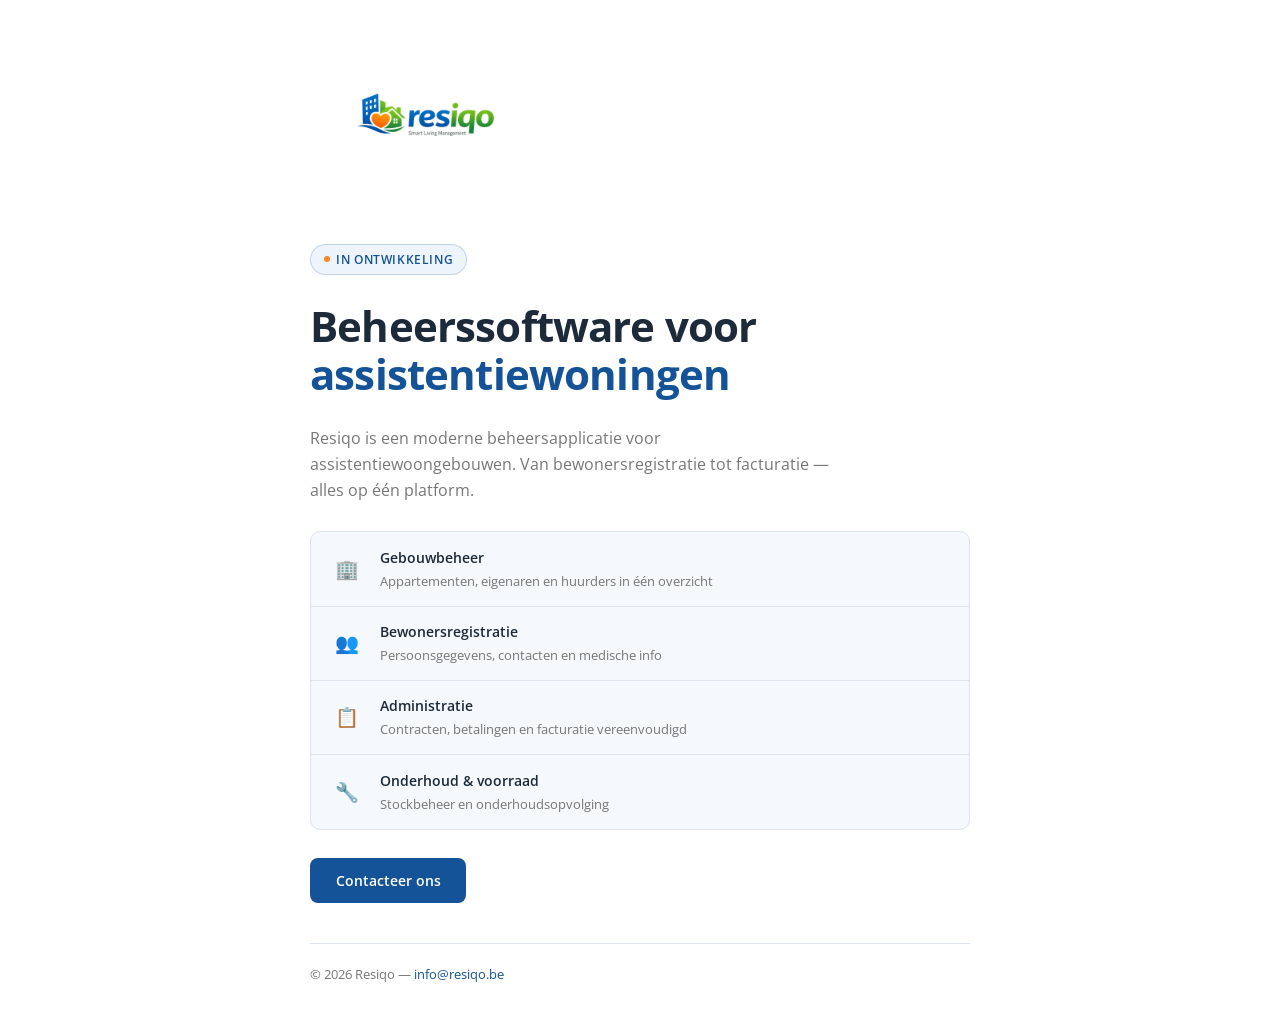
==== public/index.html @ cc85e297 "fix: move assets to public/ to avoid uploading node_modules" ====
<!DOCTYPE html>
<html lang="nl">
<head>
  <meta charset="UTF-8" />
  <meta name="viewport" content="width=device-width, initial-scale=1.0" />
  <meta name="description" content="Resiqo — Smart Living Management. Beheerssoftware voor assistentiewoningen. Binnenkort beschikbaar." />
  <title>Resiqo — Smart Living Management</title>
  <link rel="preconnect" href="https://fonts.googleapis.com" />
  <link rel="preconnect" href="https://fonts.gstatic.com" crossorigin />
  <link href="https://fonts.googleapis.com/css2?family=Open+Sans:wght@300;400;600;700&display=swap" rel="stylesheet" />
  <link rel="stylesheet" href="style.css" />
</head>
<body>
  <div class="container">
    <header>
      <img src="logo.png" alt="Resiqo" class="logo" width="300" height="205" />
    </header>

    <main>
      <div class="badge">In ontwikkeling</div>
      <h1>Beheerssoftware voor<br /><span class="accent">assistentiewoningen</span></h1>
      <p class="subtitle">
        Resiqo is een moderne beheersapplicatie voor assistentiewoongebouwen.
        Van bewonersregistratie tot facturatie — alles op één platform.
      </p>

      <div class="features">
        <div class="feature">
          <div class="feature-icon">🏢</div>
          <div class="feature-text">
            <strong>Gebouwbeheer</strong>
            <span>Appartementen, eigenaren en huurders in één overzicht</span>
          </div>
        </div>
        <div class="feature">
          <div class="feature-icon">👥</div>
          <div class="feature-text">
            <strong>Bewonersregistratie</strong>
            <span>Persoonsgegevens, contacten en medische info</span>
          </div>
        </div>
        <div class="feature">
          <div class="feature-icon">📋</div>
          <div class="feature-text">
            <strong>Administratie</strong>
            <span>Contracten, betalingen en facturatie vereenvoudigd</span>
          </div>
        </div>
        <div class="feature">
          <div class="feature-icon">🔧</div>
          <div class="feature-text">
            <strong>Onderhoud &amp; voorraad</strong>
            <span>Stockbeheer en onderhoudsopvolging</span>
          </div>
        </div>
      </div>

      <div class="cta">
        <a href="mailto:info@resiqo.be" class="btn">Contacteer ons</a>
      </div>
    </main>

    <footer>
      <p>&copy; 2026 Resiqo &mdash; <a href="mailto:info@resiqo.be">info@resiqo.be</a></p>
    </footer>
  </div>
</body>
</html>
---- public/style.css ----
*, *::before, *::after {
  box-sizing: border-box;
  margin: 0;
  padding: 0;
}

:root {
  --blue:        #145397;
  --blue-light:  #1a6bbf;
  --blue-bg:     #eef4fb;
  --green:       #58854C;
  --orange:      #F8862A;
  --gray:        #777777;
  --text:        #1c2a3a;
  --border:      #dde4ed;
  --surface:     #f5f8fc;
  --font:        'Open Sans', system-ui, sans-serif;
  --radius:      10px;
}

body {
  font-family: var(--font);
  background: #ffffff;
  color: var(--text);
  min-height: 100dvh;
  display: flex;
  align-items: center;
  justify-content: center;
  padding: 2.5rem 1.25rem;
  line-height: 1.6;
}

.container {
  max-width: 660px;
  width: 100%;
  display: flex;
  flex-direction: column;
  gap: 2.5rem;
}

/* ── Header / Logo ────────────────────────────────────────────────────────── */

header {
  display: flex;
  align-items: center;
}

.logo {
  height: auto;
  max-width: 240px;
  /* white background on PNG blends with page */
}

/* ── Main ─────────────────────────────────────────────────────────────────── */

main {
  display: flex;
  flex-direction: column;
  gap: 1.75rem;
}

/* ── Badge ────────────────────────────────────────────────────────────────── */

.badge {
  display: inline-flex;
  align-items: center;
  gap: 0.4rem;
  background: var(--blue-bg);
  border: 1px solid rgba(20, 83, 151, 0.2);
  color: var(--blue);
  font-size: 0.75rem;
  font-weight: 600;
  padding: 0.3rem 0.8rem;
  border-radius: 999px;
  width: fit-content;
  letter-spacing: 0.05em;
  text-transform: uppercase;
}

.badge::before {
  content: '';
  width: 6px;
  height: 6px;
  border-radius: 50%;
  background: var(--orange);
  animation: pulse 2s ease-in-out infinite;
}

@keyframes pulse {
  0%, 100% { opacity: 1; transform: scale(1); }
  50%       { opacity: 0.4; transform: scale(0.8); }
}

/* ── Heading ──────────────────────────────────────────────────────────────── */

h1 {
  font-size: clamp(1.9rem, 5vw, 2.6rem);
  font-weight: 700;
  line-height: 1.15;
  letter-spacing: -0.02em;
  color: var(--text);
}

.accent {
  color: var(--blue);
}

/* ── Subtitle ─────────────────────────────────────────────────────────────── */

.subtitle {
  color: var(--gray);
  font-size: 1rem;
  max-width: 520px;
}

/* ── Features ─────────────────────────────────────────────────────────────── */

.features {
  display: flex;
  flex-direction: column;
  border: 1px solid var(--border);
  border-radius: var(--radius);
  overflow: hidden;
  background: var(--surface);
}

.feature {
  display: flex;
  align-items: center;
  gap: 1rem;
  padding: 0.9rem 1.2rem;
  border-bottom: 1px solid var(--border);
}

.feature:last-child {
  border-bottom: none;
}

.feature-icon {
  font-size: 1.2rem;
  flex-shrink: 0;
  width: 34px;
  text-align: center;
}

.feature-text {
  display: flex;
  flex-direction: column;
  gap: 0.1rem;
}

.feature-text strong {
  font-size: 0.88rem;
  font-weight: 600;
  color: var(--text);
}

.feature-text span {
  font-size: 0.8rem;
  color: var(--gray);
}

/* ── CTA ──────────────────────────────────────────────────────────────────── */

.cta {
  display: flex;
}

.btn {
  display: inline-flex;
  align-items: center;
  background: var(--blue);
  color: #fff;
  text-decoration: none;
  font-family: var(--font);
  font-size: 0.9rem;
  font-weight: 600;
  padding: 0.7rem 1.6rem;
  border-radius: 8px;
  transition: background 0.15s;
}

.btn:hover {
  background: var(--blue-light);
}

/* ── Footer ───────────────────────────────────────────────────────────────── */

footer {
  color: var(--gray);
  font-size: 0.8rem;
  border-top: 1px solid var(--border);
  padding-top: 1.25rem;
}

footer a {
  color: var(--blue);
  text-decoration: none;
}

footer a:hover {
  text-decoration: underline;
}
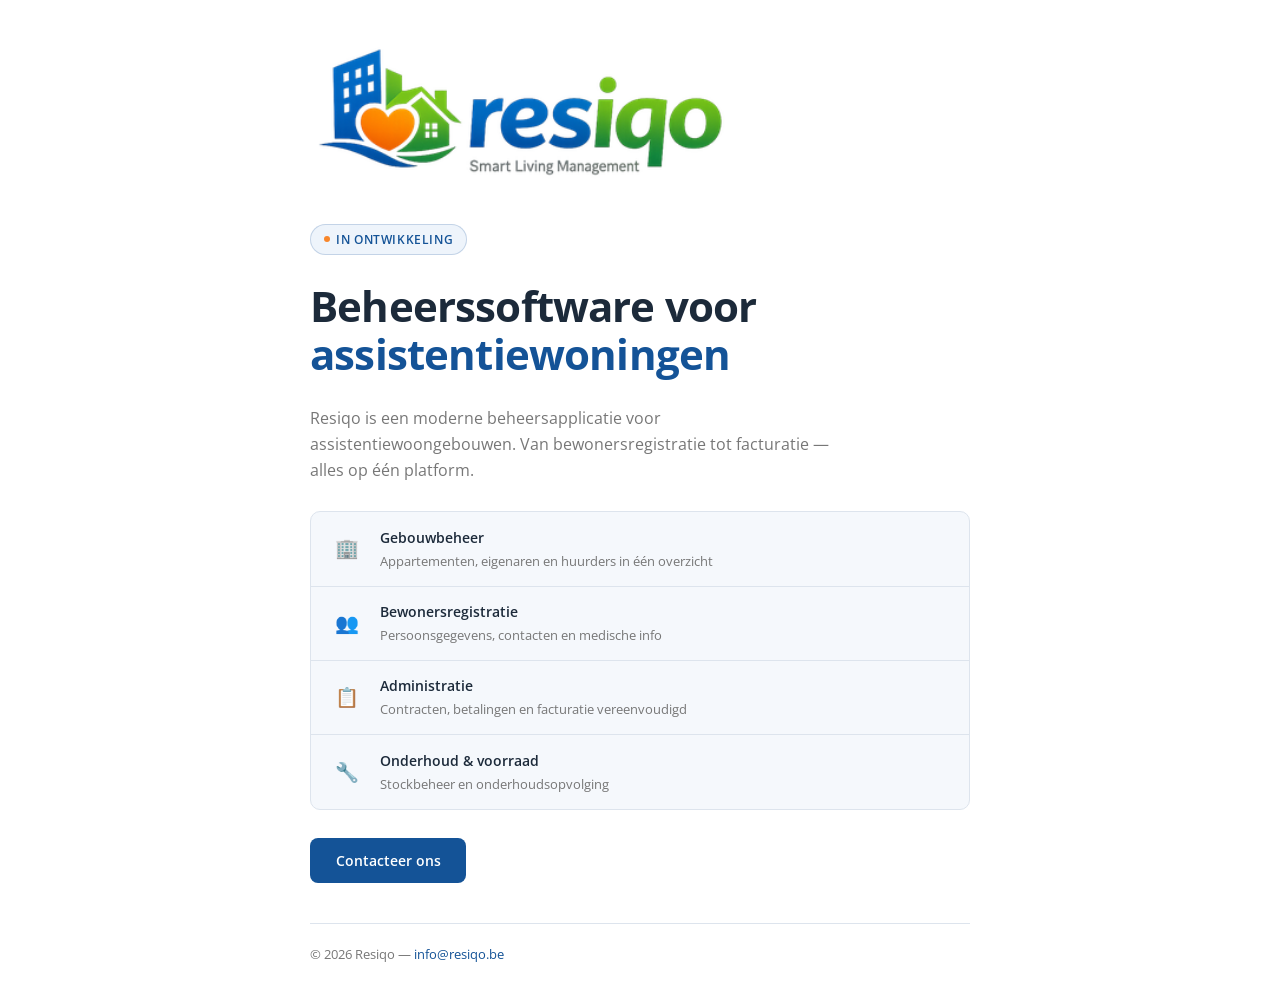
==== commit 04cce9c2: "fix: crop logo whitespace, update intrinsic dimensions" ====
--- a/public/index.html
+++ b/public/index.html
@@ -13,7 +13,7 @@
 <body>
   <div class="container">
     <header>
-      <img src="logo.png" alt="Resiqo" class="logo" width="300" height="205" />
+      <img src="logo.png" alt="Resiqo" class="logo" width="356" height="122" />
     </header>
 
     <main>
--- a/public/style.css
+++ b/public/style.css
@@ -47,8 +47,8 @@
 
 .logo {
   height: auto;
-  max-width: 240px;
-  /* white background on PNG blends with page */
+  width: 100%;
+  max-width: 420px;
 }
 
 /* ── Main ─────────────────────────────────────────────────────────────────── */
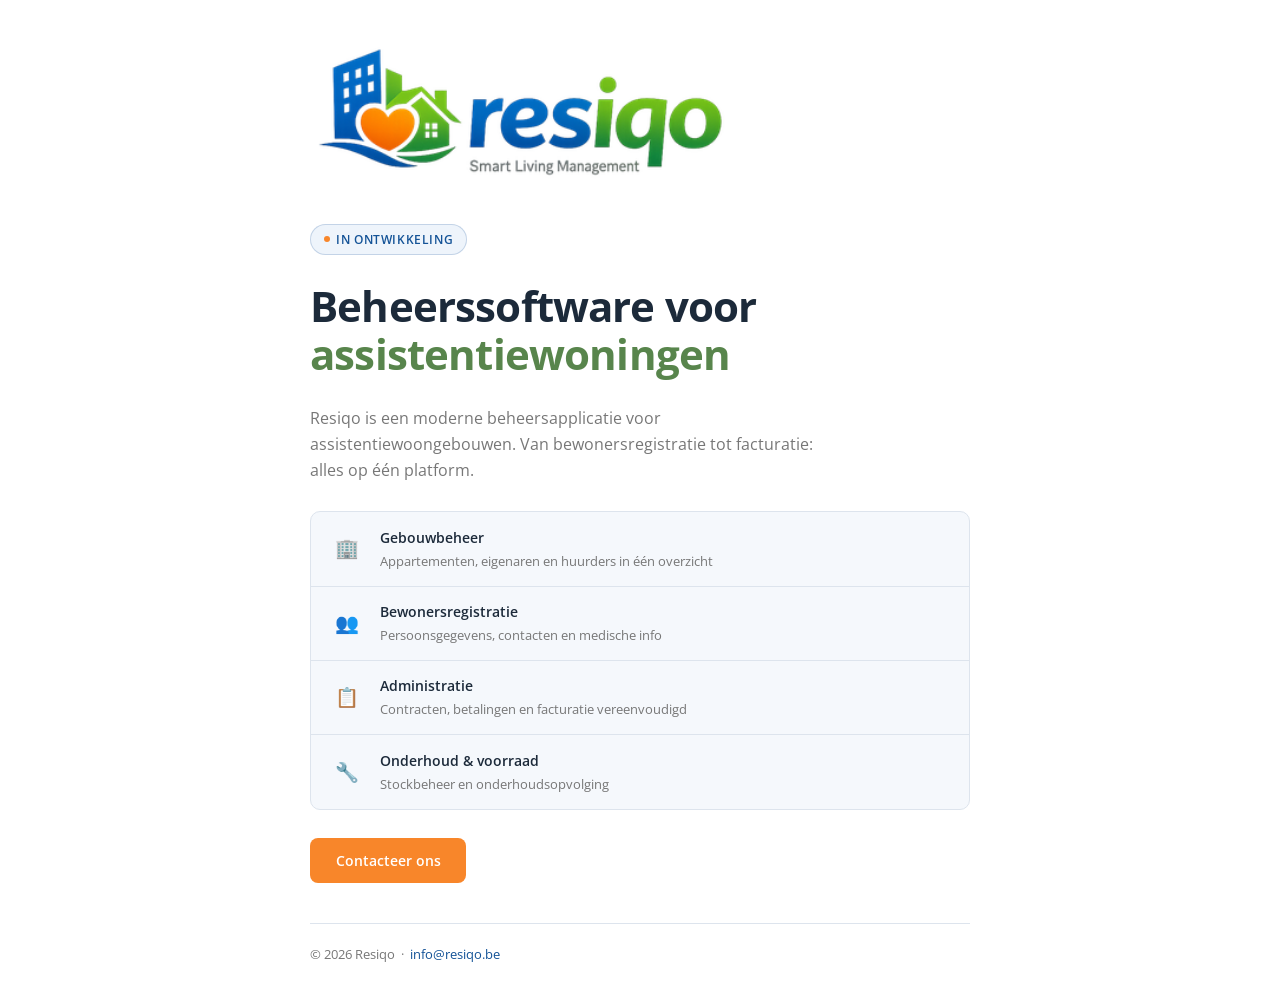
==== commit 2cdbb0c2: "Remove em dashes and extend orange/green in color palette Replace all em dashes with colons or middl" ====
--- a/public/index.html
+++ b/public/index.html
@@ -3,8 +3,8 @@
 <head>
   <meta charset="UTF-8" />
   <meta name="viewport" content="width=device-width, initial-scale=1.0" />
-  <meta name="description" content="Resiqo — Smart Living Management. Beheerssoftware voor assistentiewoningen. Binnenkort beschikbaar." />
-  <title>Resiqo — Smart Living Management</title>
+  <meta name="description" content="Resiqo: Smart Living Management. Beheerssoftware voor assistentiewoningen. Binnenkort beschikbaar." />
+  <title>Resiqo: Smart Living Management</title>
   <link rel="preconnect" href="https://fonts.googleapis.com" />
   <link rel="preconnect" href="https://fonts.gstatic.com" crossorigin />
   <link href="https://fonts.googleapis.com/css2?family=Open+Sans:wght@300;400;600;700&display=swap" rel="stylesheet" />
@@ -21,7 +21,7 @@
       <h1>Beheerssoftware voor<br /><span class="accent">assistentiewoningen</span></h1>
       <p class="subtitle">
         Resiqo is een moderne beheersapplicatie voor assistentiewoongebouwen.
-        Van bewonersregistratie tot facturatie — alles op één platform.
+        Van bewonersregistratie tot facturatie: alles op één platform.
       </p>
 
       <div class="features">
@@ -61,7 +61,7 @@
     </main>
 
     <footer>
-      <p>&copy; 2026 Resiqo &mdash; <a href="mailto:info@resiqo.be">info@resiqo.be</a></p>
+      <p>&copy; 2026 Resiqo &nbsp;&middot;&nbsp; <a href="mailto:info@resiqo.be">info@resiqo.be</a></p>
     </footer>
   </div>
 </body>
--- a/public/style.css
+++ b/public/style.css
@@ -9,7 +9,9 @@
   --blue-light:  #1a6bbf;
   --blue-bg:     #eef4fb;
   --green:       #58854C;
+  --green-light: #6fa060;
   --orange:      #F8862A;
+  --orange-dark: #d9721f;
   --gray:        #777777;
   --text:        #1c2a3a;
   --border:      #dde4ed;
@@ -102,7 +104,7 @@
 }
 
 .accent {
-  color: var(--blue);
+  color: var(--green);
 }
 
 /* ── Subtitle ─────────────────────────────────────────────────────────────── */
@@ -169,7 +171,7 @@
 .btn {
   display: inline-flex;
   align-items: center;
-  background: var(--blue);
+  background: var(--orange);
   color: #fff;
   text-decoration: none;
   font-family: var(--font);
@@ -181,7 +183,7 @@
 }
 
 .btn:hover {
-  background: var(--blue-light);
+  background: var(--orange-dark);
 }
 
 /* ── Footer ───────────────────────────────────────────────────────────────── */
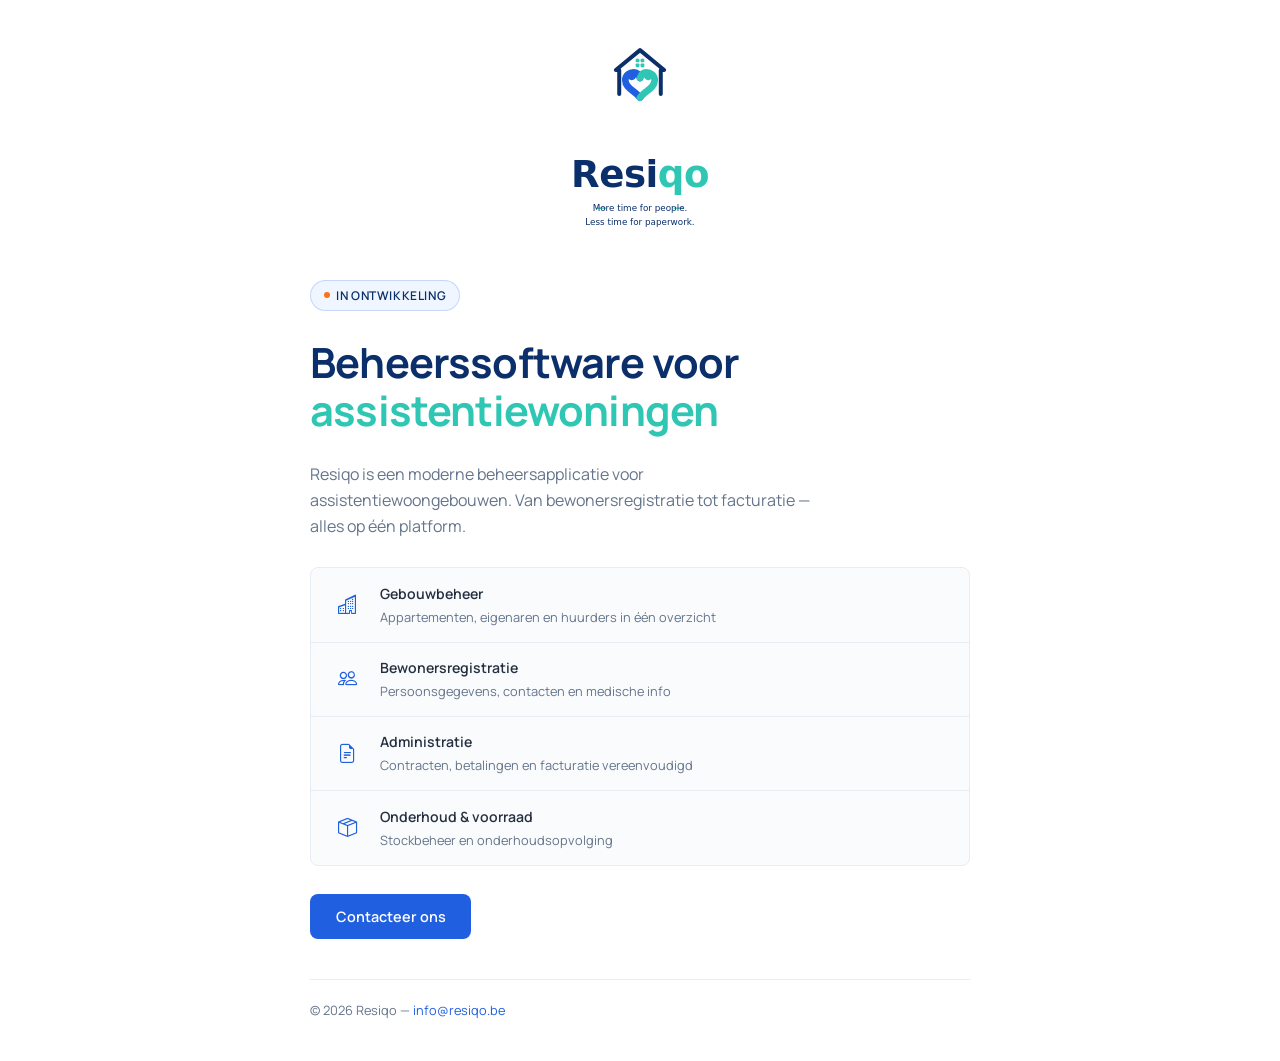
==== commit fed9bc96: "feat: apply Resiqo design system to landing page - Replace Open Sans with Manrope (brand typeface, 4" ====
--- a/public/index.html
+++ b/public/index.html
@@ -3,17 +3,18 @@
 <head>
   <meta charset="UTF-8" />
   <meta name="viewport" content="width=device-width, initial-scale=1.0" />
-  <meta name="description" content="Resiqo: Smart Living Management. Beheerssoftware voor assistentiewoningen. Binnenkort beschikbaar." />
-  <title>Resiqo: Smart Living Management</title>
+  <meta name="description" content="Resiqo — Smart Living Management. Beheerssoftware voor assistentiewoningen. Binnenkort beschikbaar." />
+  <title>Resiqo — Smart Living Management</title>
   <link rel="preconnect" href="https://fonts.googleapis.com" />
   <link rel="preconnect" href="https://fonts.gstatic.com" crossorigin />
-  <link href="https://fonts.googleapis.com/css2?family=Open+Sans:wght@300;400;600;700&display=swap" rel="stylesheet" />
+  <link href="https://fonts.googleapis.com/css2?family=Manrope:wght@400;500;600;700&display=swap" rel="stylesheet" />
+  <link rel="stylesheet" href="https://cdn.jsdelivr.net/npm/bootstrap-icons@1.11.3/font/bootstrap-icons.min.css" />
   <link rel="stylesheet" href="style.css" />
 </head>
 <body>
   <div class="container">
     <header>
-      <img src="logo.png" alt="Resiqo" class="logo" width="356" height="122" />
+      <img src="logo-full.svg" alt="Resiqo" class="logo" width="360" height="408" />
     </header>
 
     <main>
@@ -21,33 +22,33 @@
       <h1>Beheerssoftware voor<br /><span class="accent">assistentiewoningen</span></h1>
       <p class="subtitle">
         Resiqo is een moderne beheersapplicatie voor assistentiewoongebouwen.
-        Van bewonersregistratie tot facturatie: alles op één platform.
+        Van bewonersregistratie tot facturatie — alles op één platform.
       </p>
 
       <div class="features">
         <div class="feature">
-          <div class="feature-icon">🏢</div>
+          <div class="feature-icon"><i class="bi bi-buildings"></i></div>
           <div class="feature-text">
             <strong>Gebouwbeheer</strong>
             <span>Appartementen, eigenaren en huurders in één overzicht</span>
           </div>
         </div>
         <div class="feature">
-          <div class="feature-icon">👥</div>
+          <div class="feature-icon"><i class="bi bi-people"></i></div>
           <div class="feature-text">
             <strong>Bewonersregistratie</strong>
             <span>Persoonsgegevens, contacten en medische info</span>
           </div>
         </div>
         <div class="feature">
-          <div class="feature-icon">📋</div>
+          <div class="feature-icon"><i class="bi bi-file-earmark-text"></i></div>
           <div class="feature-text">
             <strong>Administratie</strong>
             <span>Contracten, betalingen en facturatie vereenvoudigd</span>
           </div>
         </div>
         <div class="feature">
-          <div class="feature-icon">🔧</div>
+          <div class="feature-icon"><i class="bi bi-box-seam"></i></div>
           <div class="feature-text">
             <strong>Onderhoud &amp; voorraad</strong>
             <span>Stockbeheer en onderhoudsopvolging</span>
@@ -61,7 +62,7 @@
     </main>
 
     <footer>
-      <p>&copy; 2026 Resiqo &nbsp;&middot;&nbsp; <a href="mailto:info@resiqo.be">info@resiqo.be</a></p>
+      <p>&copy; 2026 Resiqo &mdash; <a href="mailto:info@resiqo.be">info@resiqo.be</a></p>
     </footer>
   </div>
 </body>
--- a/public/style.css
+++ b/public/style.css
@@ -5,25 +5,27 @@
 }
 
 :root {
-  --blue:        #145397;
-  --blue-light:  #1a6bbf;
-  --blue-bg:     #eef4fb;
-  --green:       #58854C;
-  --green-light: #6fa060;
-  --orange:      #F8862A;
-  --orange-dark: #d9721f;
-  --gray:        #777777;
-  --text:        #1c2a3a;
-  --border:      #dde4ed;
-  --surface:     #f5f8fc;
-  --font:        'Open Sans', system-ui, sans-serif;
-  --radius:      10px;
+  --brand-navy:        #0b2f6b;
+  --brand-blue:        #1f5fe0;
+  --brand-teal:        #2fc6b3;
+  --color-primary:     #1f5fe0;
+  --color-primary-dark: #184fc7;
+  --color-warning:     #f97316;
+  --color-slate:       #243040;
+  --color-slate-light: #64748b;
+  --color-border:      #e8edf3;
+  --color-border-hover: #cbd5e1;
+  --color-surface:     #fafbfc;
+  --color-tint-primary-bg: #eff6ff;
+  --font: 'Manrope', -apple-system, BlinkMacSystemFont, 'Segoe UI', Roboto, 'Helvetica Neue', Arial, sans-serif;
+  --radius: 0.5rem;
+  --transition-fast: 150ms ease-in-out;
 }
 
 body {
   font-family: var(--font);
   background: #ffffff;
-  color: var(--text);
+  color: var(--color-slate);
   min-height: 100dvh;
   display: flex;
   align-items: center;
@@ -45,12 +47,13 @@
 header {
   display: flex;
   align-items: center;
+  justify-content: center;
 }
 
 .logo {
-  height: auto;
-  width: 100%;
-  max-width: 420px;
+  max-height: 200px;
+  width: auto;
+  max-width: 100%;
 }
 
 /* ── Main ─────────────────────────────────────────────────────────────────── */
@@ -67,13 +70,13 @@
   display: inline-flex;
   align-items: center;
   gap: 0.4rem;
-  background: var(--blue-bg);
-  border: 1px solid rgba(20, 83, 151, 0.2);
-  color: var(--blue);
+  background: var(--color-tint-primary-bg);
+  border: 1px solid rgba(31, 95, 224, 0.2);
+  color: var(--brand-navy);
   font-size: 0.75rem;
   font-weight: 600;
   padding: 0.3rem 0.8rem;
-  border-radius: 999px;
+  border-radius: 9999px;
   width: fit-content;
   letter-spacing: 0.05em;
   text-transform: uppercase;
@@ -84,13 +87,17 @@
   width: 6px;
   height: 6px;
   border-radius: 50%;
-  background: var(--orange);
+  background: var(--color-warning);
   animation: pulse 2s ease-in-out infinite;
 }
 
 @keyframes pulse {
   0%, 100% { opacity: 1; transform: scale(1); }
   50%       { opacity: 0.4; transform: scale(0.8); }
+}
+
+@media (prefers-reduced-motion: reduce) {
+  .badge::before { animation-duration: 0.01ms; }
 }
 
 /* ── Heading ──────────────────────────────────────────────────────────────── */
@@ -100,17 +107,17 @@
   font-weight: 700;
   line-height: 1.15;
   letter-spacing: -0.02em;
-  color: var(--text);
+  color: var(--brand-navy);
 }
 
 .accent {
-  color: var(--green);
+  color: var(--brand-teal);
 }
 
 /* ── Subtitle ─────────────────────────────────────────────────────────────── */
 
 .subtitle {
-  color: var(--gray);
+  color: var(--color-slate-light);
   font-size: 1rem;
   max-width: 520px;
 }
@@ -120,10 +127,10 @@
 .features {
   display: flex;
   flex-direction: column;
-  border: 1px solid var(--border);
+  border: 1px solid var(--color-border);
   border-radius: var(--radius);
   overflow: hidden;
-  background: var(--surface);
+  background: var(--color-surface);
 }
 
 .feature {
@@ -131,7 +138,7 @@
   align-items: center;
   gap: 1rem;
   padding: 0.9rem 1.2rem;
-  border-bottom: 1px solid var(--border);
+  border-bottom: 1px solid var(--color-border);
 }
 
 .feature:last-child {
@@ -142,7 +149,10 @@
   font-size: 1.2rem;
   flex-shrink: 0;
   width: 34px;
-  text-align: center;
+  display: flex;
+  align-items: center;
+  justify-content: center;
+  color: var(--color-primary);
 }
 
 .feature-text {
@@ -154,12 +164,12 @@
 .feature-text strong {
   font-size: 0.88rem;
   font-weight: 600;
-  color: var(--text);
+  color: var(--color-slate);
 }
 
 .feature-text span {
   font-size: 0.8rem;
-  color: var(--gray);
+  color: var(--color-slate-light);
 }
 
 /* ── CTA ──────────────────────────────────────────────────────────────────── */
@@ -171,32 +181,34 @@
 .btn {
   display: inline-flex;
   align-items: center;
-  background: var(--orange);
+  background: var(--color-primary);
   color: #fff;
   text-decoration: none;
   font-family: var(--font);
   font-size: 0.9rem;
   font-weight: 600;
   padding: 0.7rem 1.6rem;
-  border-radius: 8px;
-  transition: background 0.15s;
+  min-height: 44px;
+  border-radius: var(--radius);
+  transition: background var(--transition-fast), box-shadow var(--transition-fast);
 }
 
 .btn:hover {
-  background: var(--orange-dark);
+  background: var(--color-primary-dark);
+  box-shadow: 0 4px 6px rgba(31, 95, 224, 0.2);
 }
 
 /* ── Footer ───────────────────────────────────────────────────────────────── */
 
 footer {
-  color: var(--gray);
+  color: var(--color-slate-light);
   font-size: 0.8rem;
-  border-top: 1px solid var(--border);
+  border-top: 1px solid var(--color-border);
   padding-top: 1.25rem;
 }
 
 footer a {
-  color: var(--blue);
+  color: var(--color-primary);
   text-decoration: none;
 }
 
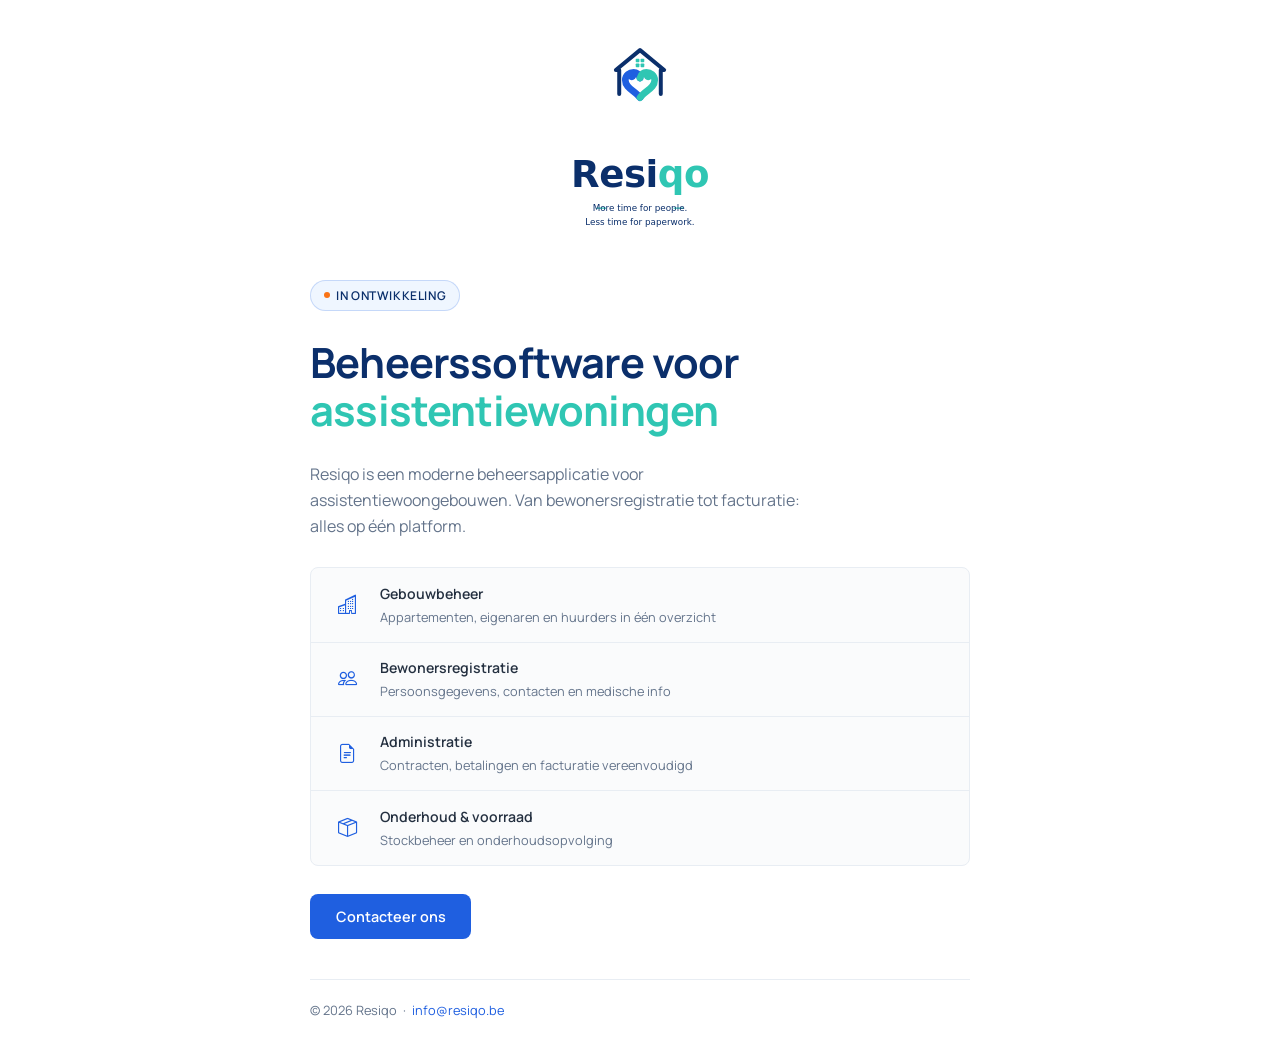
==== commit c2ffff47: "chore: resolve merge conflicts, keep design system tokens Co-Authored-By: Claude Sonnet 4.6 <noreply" ====
--- a/public/index.html
+++ b/public/index.html
@@ -3,8 +3,8 @@
 <head>
   <meta charset="UTF-8" />
   <meta name="viewport" content="width=device-width, initial-scale=1.0" />
-  <meta name="description" content="Resiqo — Smart Living Management. Beheerssoftware voor assistentiewoningen. Binnenkort beschikbaar." />
-  <title>Resiqo — Smart Living Management</title>
+  <meta name="description" content="Resiqo: Smart Living Management. Beheerssoftware voor assistentiewoningen. Binnenkort beschikbaar." />
+  <title>Resiqo: Smart Living Management</title>
   <link rel="preconnect" href="https://fonts.googleapis.com" />
   <link rel="preconnect" href="https://fonts.gstatic.com" crossorigin />
   <link href="https://fonts.googleapis.com/css2?family=Manrope:wght@400;500;600;700&display=swap" rel="stylesheet" />
@@ -22,7 +22,7 @@
       <h1>Beheerssoftware voor<br /><span class="accent">assistentiewoningen</span></h1>
       <p class="subtitle">
         Resiqo is een moderne beheersapplicatie voor assistentiewoongebouwen.
-        Van bewonersregistratie tot facturatie — alles op één platform.
+        Van bewonersregistratie tot facturatie: alles op één platform.
       </p>
 
       <div class="features">
@@ -62,7 +62,7 @@
     </main>
 
     <footer>
-      <p>&copy; 2026 Resiqo &mdash; <a href="mailto:info@resiqo.be">info@resiqo.be</a></p>
+      <p>&copy; 2026 Resiqo &nbsp;&middot;&nbsp; <a href="mailto:info@resiqo.be">info@resiqo.be</a></p>
     </footer>
   </div>
 </body>
